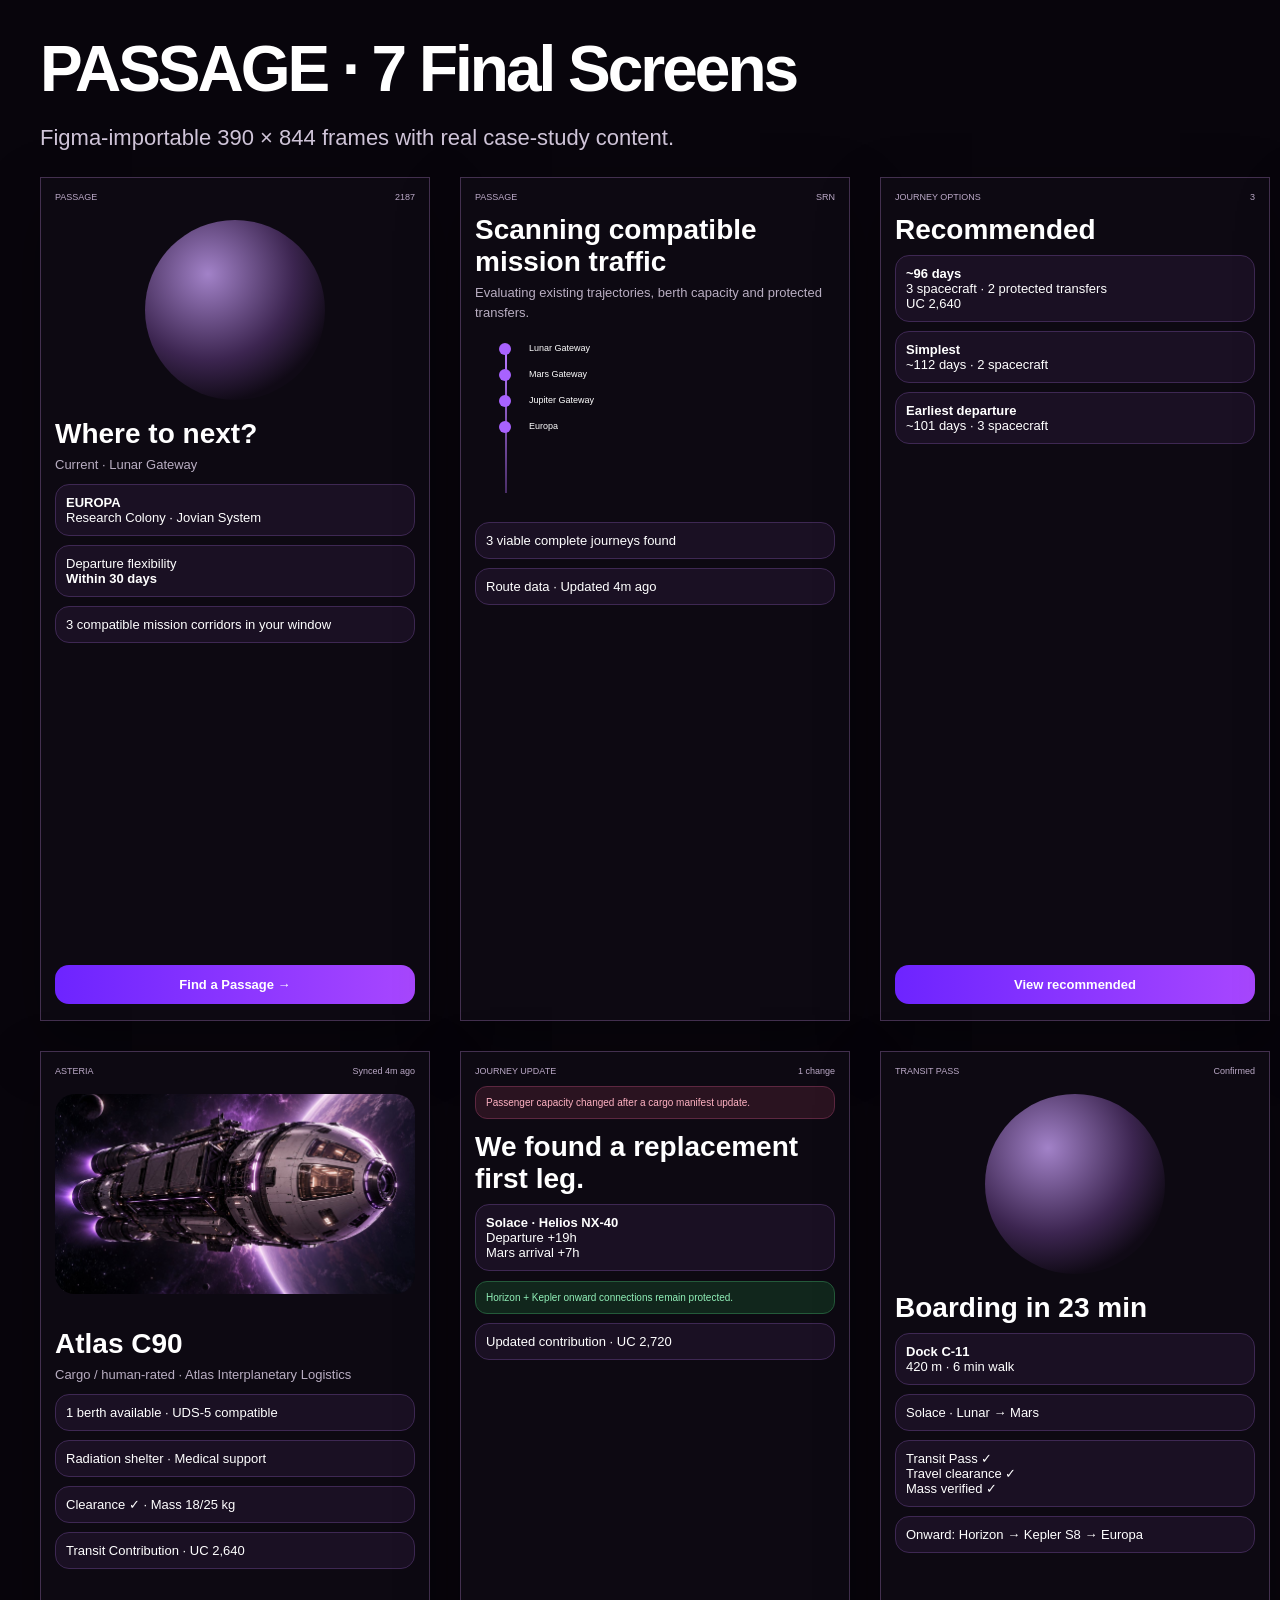
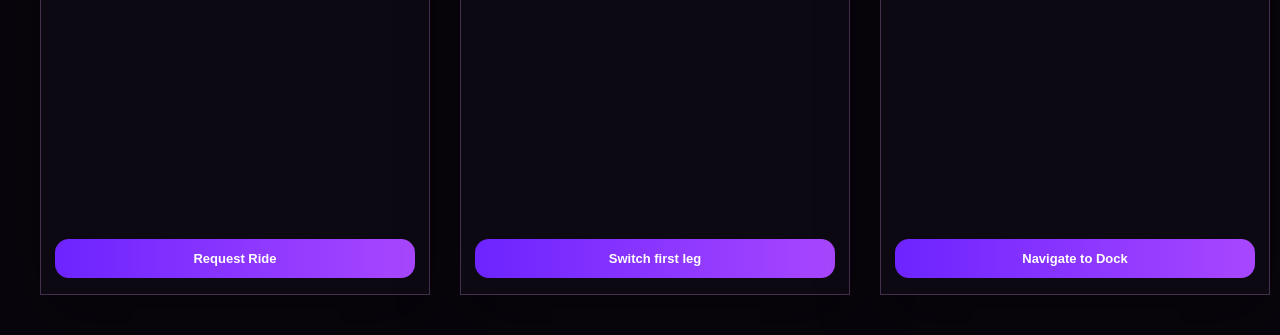
==== screens.html @ 9d710ddb "Initial commit: Passage case study" ====
<!doctype html><html><head><meta charset='utf-8'><link rel='stylesheet' href='style.css'><style>body{padding:40px;background:#08050c}.board{width:1600px;margin:auto}.board h1{font-size:64px}.fullscreens{display:grid;grid-template-columns:repeat(4,390px);gap:30px}.fullscreens .screen{height:844px;border-radius:0}.fullscreens .screen .hero-orb{width:180px;height:180px}.fullscreens .screen h5{font-size:28px}.fullscreens .screen p,.fullscreens .mini-card,.fullscreens .mini-cta{font-size:13px}</style></head><body><div class='board'><h1>PASSAGE · 7 Final Screens</h1><p class='lead'>Figma-importable 390 × 844 frames with real case-study content.</p><div class='fullscreens'><div class="screen"><div class="bar"><span>PASSAGE</span><span>2187</span></div><div class="hero-orb"></div><h5>Where to next?</h5><p>Current · Lunar Gateway</p><div class="mini-card"><b>EUROPA</b><br>Research Colony · Jovian System</div><div class="mini-card">Departure flexibility<br><b>Within 30 days</b></div><div class="mini-card">3 compatible mission corridors in your window</div><div class="mini-cta">Find a Passage →</div></div><div class="screen"><div class="bar"><span>PASSAGE</span><span>SRN</span></div><h5>Scanning compatible mission traffic</h5><p>Evaluating existing trajectories, berth capacity and protected transfers.</p><div class="route-mini"><div class="linev"></div><div class="stop">Lunar Gateway</div><div class="stop">Mars Gateway</div><div class="stop">Jupiter Gateway</div><div class="stop">Europa</div></div><div class="mini-card">3 viable complete journeys found</div><div class="mini-card">Route data · Updated 4m ago</div></div><div class="screen"><div class="bar"><span>JOURNEY OPTIONS</span><span>3</span></div><h5>Recommended</h5><div class="mini-card"><b>~96 days</b><br>3 spacecraft · 2 protected transfers<br>UC 2,640</div><div class="mini-card"><b>Simplest</b><br>~112 days · 2 spacecraft</div><div class="mini-card"><b>Earliest departure</b><br>~101 days · 3 spacecraft</div><div class="mini-cta">View recommended</div></div><div class="screen"><div class="bar"><span>YOUR ITINERARY</span><span>Protected</span></div><h5>Lunar Gateway → Europa</h5><div class="route-mini"><div class="linev"></div><div class="stop"><b>Asteria</b><br>31d to Mars</div><div class="stop"><b>Horizon</b><br>64d to Jupiter</div><div class="stop"><b>Kepler S8</b><br>11h to Europa</div></div><div class="mini-card">Mars transfer · 8h 40m</div><div class="mini-card">Jupiter transfer · 11h 20m</div><div class="mini-cta">Review Ride</div></div><div class="screen"><div class="bar"><span>ASTERIA</span><span>Synced 4m ago</span></div><img src="assets/asteria_real.jpg" style="height:200px;width:100%;object-fit:cover;border-radius:20px;margin:18px 0"><h5>Atlas C90</h5><p>Cargo / human-rated · Atlas Interplanetary Logistics</p><div class="mini-card">1 berth available · UDS-5 compatible</div><div class="mini-card">Radiation shelter · Medical support</div><div class="mini-card">Clearance ✓ · Mass 18/25 kg</div><div class="mini-card">Transit Contribution · UC 2,640</div><div class="mini-cta">Request Ride</div></div><div class="screen"><div class="bar"><span>JOURNEY UPDATE</span><span>1 change</span></div><div class="alert">Passenger capacity changed after a cargo manifest update.</div><h5>We found a replacement first leg.</h5><div class="mini-card"><b>Solace · Helios NX-40</b><br>Departure +19h<br>Mars arrival +7h</div><div class="success">Horizon + Kepler onward connections remain protected.</div><div class="mini-card">Updated contribution · UC 2,720</div><div class="mini-cta">Switch first leg</div></div><div class="screen"><div class="bar"><span>TRANSIT PASS</span><span>Confirmed</span></div><div class="hero-orb"></div><h5>Boarding in 23 min</h5><div class="mini-card"><b>Dock C-11</b><br>420 m · 6 min walk</div><div class="mini-card">Solace · Lunar → Mars</div><div class="mini-card">Transit Pass ✓<br>Travel clearance ✓<br>Mass verified ✓</div><div class="mini-card">Onward: Horizon → Kepler S8 → Europa</div><div class="mini-cta">Navigate to Dock</div></div></div></div></body></html>
---- style.css ----
:root{
 --bg:#0B0712;--bg2:#120A1D;--panel:#171020;--panel2:#21132E;--purple:#7B2FFF;--violet:#A64CFF;
 --lav:#C9A5FF;--white:#FFF;--muted:#A99CB5;--line:rgba(255,255,255,.10);--green:#67E8A4;--red:#FF7D9A;
}
*{box-sizing:border-box} html{scroll-behavior:smooth} body{margin:0;background:#07050B;color:#fff;font-family:Inter,Arial,Helvetica,sans-serif}
.case{width:1440px;max-width:100%;margin:auto;background:radial-gradient(circle at 85% 4%,rgba(129,51,255,.25),transparent 19%),linear-gradient(180deg,#0B0712,#100817 35%,#09060E)}
section{position:relative;padding:88px 72px;border-bottom:1px solid var(--line);overflow:hidden}
section:before{content:"";position:absolute;inset:auto auto -160px -140px;width:380px;height:380px;border-radius:50%;background:radial-gradient(circle,rgba(110,36,197,.18),transparent 70%);pointer-events:none}
.eyebrow{font-size:12px;letter-spacing:2px;color:#B18BCF;text-transform:uppercase;margin-bottom:18px}
.kicker{font-size:14px;color:#B78BFF;text-transform:uppercase;letter-spacing:1.5px;margin-bottom:12px}
h1{font-size:96px;line-height:.92;margin:0 0 16px;letter-spacing:-3px}
h2{font-size:48px;line-height:1.08;margin:0 0 24px;font-weight:500}
h3{font-size:38px;line-height:1.15;margin:0 0 28px;font-weight:500}
h4{font-size:22px;margin:0 0 10px}
p{color:#B9AEc2;line-height:1.55;font-size:17px}
.lead{font-size:22px;line-height:1.55;max-width:720px;color:#D0C5D9}
.highlight{color:#B86CFF}.white{color:#fff}.small{font-size:13px}.muted{color:#8E829A}
.grid2{display:grid;grid-template-columns:1fr 1fr;gap:46px;align-items:center}.grid3{display:grid;grid-template-columns:repeat(3,1fr);gap:18px}.grid4{display:grid;grid-template-columns:repeat(4,1fr);gap:16px}.grid5{display:grid;grid-template-columns:repeat(5,1fr);gap:14px}
.card{background:linear-gradient(180deg,rgba(255,255,255,.065),rgba(255,255,255,.025));border:1px solid var(--line);border-radius:26px;padding:24px;box-shadow:0 18px 60px rgba(0,0,0,.18)}
.chips{display:flex;gap:10px;flex-wrap:wrap;margin-top:28px}.chip{padding:11px 16px;border-radius:999px;border:1px solid rgba(255,255,255,.14);background:rgba(255,255,255,.04);color:#D8CAE4;font-size:13px}
.hero{min-height:960px;padding-top:42px;background:radial-gradient(circle at 76% 24%,rgba(155,75,255,.42),transparent 34%),linear-gradient(135deg,#0A0710 0%,#170A27 50%,#0C0712 100%)}
.topbar{display:flex;justify-content:space-between;align-items:center}.topbar img{width:180px}.nav{font-size:11px;letter-spacing:2px;color:#A994B7}
.hero-grid{display:grid;grid-template-columns:.95fr 1.05fr;gap:30px;align-items:center;margin-top:76px}
.hero-copy{padding-right:20px}.hero-copy h1{font-size:108px}.hero-copy h2{font-size:42px}
.hero-art{height:650px;position:relative}.planet{position:absolute;border-radius:50%;background:radial-gradient(circle at 30% 25%,#AA86D3 0,#4F2B6E 27%,#1D0F2E 61%,#09050D 74%);box-shadow:0 0 90px rgba(120,50,205,.36)}
.planet.big{width:640px;height:640px;right:-120px;top:-10px}.moon{position:absolute;width:125px;height:125px;border-radius:50%;right:490px;top:340px;background:radial-gradient(circle at 30% 25%,#D8C8E9,#6A4B7D 45%,#23152D 72%)}
.orbit{position:absolute;border:1px solid rgba(202,163,255,.22);border-radius:50%;transform:rotate(-18deg)}.o1{width:720px;height:260px;right:-140px;top:225px}.o2{width:560px;height:190px;right:-30px;top:270px}
.ship{position:absolute;width:260px;right:360px;top:190px;filter:drop-shadow(0 0 28px rgba(150,68,255,.5));transform:rotate(-8deg)}
.device{position:absolute;width:320px;height:650px;right:55px;top:80px;border-radius:52px;background:linear-gradient(180deg,#181020,#09060D);border:2px solid #4B3A52;box-shadow:0 35px 80px #000,0 0 0 8px #111;overflow:hidden}
.device .sky{height:270px;background:radial-gradient(circle at 60% 15%,#854CBE 0,#2D1742 32%,#0D0912 70%);position:relative}
.device .sky:after{content:"";position:absolute;width:250px;height:250px;border-radius:50%;right:-70px;top:60px;background:radial-gradient(circle at 35% 30%,#B19ACE,#422756 48%,#110B17 75%)}
.device .body{padding:20px}.app-head{display:flex;justify-content:space-between;font-size:11px;color:#CDBFE0}.app-title{font-size:28px;font-weight:700;margin-top:18px}.destination{font-size:44px;font-weight:800;margin-top:14px;color:#DCC5FF}.destination span{display:block;font-size:13px;font-weight:400;color:#A99BB5;margin-top:6px}.pill{background:#241632;border:1px solid #4C2B66;border-radius:16px;padding:14px;margin-top:16px}.cta{background:linear-gradient(90deg,#6E24FF,#AC49FF);border-radius:18px;text-align:center;padding:15px;font-weight:700;margin-top:18px}
.meta-row{display:grid;grid-template-columns:repeat(4,1fr);gap:12px;margin-top:28px}.meta-row .card{min-height:130px}.meta-row b{color:#C79CFF}
.problem-ring{height:450px;position:relative}.ring{position:absolute;left:50%;top:50%;border:1px solid rgba(169,104,255,.35);border-radius:50%;transform:translate(-50%,-50%)}.r1{width:170px;height:170px}.r2{width:270px;height:270px}.r3{width:390px;height:390px}.dot{position:absolute;border-radius:50%;background:#9D60F2;box-shadow:0 0 24px #8A46E8}.d1{width:22px;height:22px;left:25%;top:42%}.d2{width:30px;height:30px;right:19%;top:23%}.d3{width:18px;height:18px;right:30%;bottom:13%}.center{position:absolute;left:50%;top:50%;transform:translate(-50%,-50%);font-weight:800;letter-spacing:3px}
.process{display:grid;grid-template-columns:repeat(4,1fr);gap:16px}.stage{position:relative;padding:22px;border-radius:22px;background:linear-gradient(180deg,#2A1740,#170D24);border:1px solid #4A2A68}.stage:after{content:"→";position:absolute;right:-14px;top:28px;color:#9C61DA;font-size:20px}.stage:last-child:after{display:none}.stage .num{width:36px;height:36px;border-radius:50%;display:grid;place-items:center;background:#7B2FFF;margin-bottom:20px}
.research-card{padding:14px}.visual{height:165px;border-radius:18px;margin-bottom:14px;background:radial-gradient(circle at 50% 40%,#8F5BC2,#2B173E 45%,#100918 75%);position:relative;overflow:hidden}.visual.shipbg img{width:86%;position:absolute;left:7%;top:32px}.visual.station:before{content:"";position:absolute;width:210px;height:26px;border:3px solid #B789FF;border-radius:50%;left:30px;top:65px;transform:rotate(-12deg)}.visual.station:after{content:"";position:absolute;width:28px;height:130px;background:#6C4091;left:116px;top:25px}.visual.noftl:after{content:"NO FTL";position:absolute;inset:0;display:grid;place-items:center;font-weight:800;font-size:28px;letter-spacing:2px}.visual.sync:after{content:"SRN · SYNCED 8m AGO";position:absolute;inset:0;display:grid;place-items:center;font-size:14px;letter-spacing:1.5px}.visual.berth{background:url('assets/cabin.svg') center/cover no-repeat}
.tag{font-size:11px;color:#B77AFF;text-transform:uppercase;letter-spacing:1.4px}
.persona{min-height:390px}.avatar{height:160px;border-radius:18px;background:linear-gradient(135deg,#4D2B6D,#141019);display:flex;align-items:flex-end;padding:16px;font-size:40px;font-weight:700;color:#D6B9FF}.avatar.alt{background:linear-gradient(135deg,#6E3D8D,#211226)}.avatar.alt2{background:linear-gradient(135deg,#49315C,#151018)}
.quote{font-size:20px;color:#F0E9F6;margin-top:18px}.persona ul,.list{padding-left:18px;color:#B9AFC1;line-height:1.6}
.hmw{padding:42px;border-radius:30px;background:radial-gradient(circle at 80% 20%,rgba(148,71,255,.34),transparent 40%),linear-gradient(135deg,#1B0E2A,#0F0917);border:1px solid rgba(255,255,255,.12)}.hmw h3{font-size:46px}
.journey-table{display:grid;grid-template-columns:180px repeat(6,1fr);border:1px solid var(--line);border-radius:24px;overflow:hidden}.jt-cell{padding:16px;border-right:1px solid var(--line);border-bottom:1px solid var(--line);min-height:90px;font-size:13px;color:#B5A9BF}.jt-cell.head{background:#1D1129;color:#fff;font-weight:700}.jt-cell.phase{background:#160D20;color:#D4C7DD;font-weight:600}
.flow{display:flex;align-items:center;gap:10px;flex-wrap:wrap}.node{padding:14px 18px;border-radius:999px;background:#1A1024;border:1px solid #422A59;font-size:13px}.arrow{color:#B27CFF}
.wire-row{display:grid;grid-template-columns:repeat(7,1fr);gap:12px}.wf{height:360px;border-radius:28px;background:#AAA4AD;padding:16px;filter:grayscale(1);opacity:.66}.wf .notch{width:54px;height:10px;background:#59545D;border-radius:8px;margin:auto}.wf .line{height:9px;background:#827C85;border-radius:6px;margin:20px 0}.wf .box{height:56px;border-radius:12px;background:#918B94;margin:12px 0}
.palette{display:flex;gap:12px}.swatch{width:100px;height:150px;border-radius:18px;display:flex;align-items:flex-end;padding:12px;font-size:11px}
.screen-grid{display:grid;grid-template-columns:repeat(7,1fr);gap:12px;align-items:end}.screen{height:460px;border-radius:28px;background:#0D0912;border:1px solid #43304F;padding:14px;overflow:hidden;position:relative;box-shadow:0 24px 60px rgba(0,0,0,.3)}.screen .bar{font-size:9px;color:#BBA9C7;display:flex;justify-content:space-between}.screen .hero-orb{height:135px;width:135px;border-radius:50%;margin:18px auto;background:radial-gradient(circle at 35% 30%,#A282C8,#3C2550 50%,#100A16 75%)}.screen h5{font-size:18px;margin:12px 0 5px}.screen p{font-size:10px;margin:0 0 8px}.mini-card{background:#1A1023;border:1px solid #3E2853;border-radius:14px;padding:10px;margin-top:9px;font-size:10px}.mini-cta{position:absolute;left:14px;right:14px;bottom:16px;background:linear-gradient(90deg,#6D24FF,#A847FF);padding:12px;border-radius:14px;text-align:center;font-size:10px;font-weight:700}.route-mini{height:170px;position:relative;margin-top:20px}.route-mini .linev{position:absolute;width:2px;height:140px;background:linear-gradient(#B778FF,#4A2E67);left:30px;top:10px}.route-mini .stop{position:relative;margin-left:12px;margin-top:16px;padding-left:42px;font-size:9px}.route-mini .stop:before{content:"";position:absolute;width:12px;height:12px;border-radius:50%;background:#A862FF;left:12px;top:0}.alert{background:#2A1320;border:1px solid #5D2740;color:#FFB2C2;border-radius:12px;padding:10px;font-size:10px;margin-top:10px}.success{background:#11261C;border:1px solid #245A3A;color:#91F0B8;border-radius:12px;padding:10px;font-size:10px;margin-top:10px}
.craft-grid{display:grid;grid-template-columns:repeat(4,1fr);gap:16px}.craft{padding:14px;background:#130C1B;border:1px solid var(--line);border-radius:22px}.craft .art{height:190px;border-radius:16px;background:radial-gradient(circle at 55% 40%,#5E318B,#17101E 60%);position:relative;overflow:hidden}.craft .art img{width:100%;position:absolute;top:44px;left:0;filter:drop-shadow(0 0 24px rgba(154,75,255,.55))}
.cabin-grid{display:grid;grid-template-columns:repeat(4,1fr);gap:16px;margin-top:18px}.cabin-card{height:190px;border-radius:22px;overflow:hidden;position:relative;background:#150D1D;border:1px solid var(--line)}.cabin-card img{width:100%;height:100%;object-fit:cover;opacity:.9}.cabin-card span{position:absolute;left:16px;bottom:14px;font-size:13px}
.recovery{display:grid;grid-template-columns:1fr auto 1fr 1fr;gap:18px;align-items:center}.journey{padding:22px;border-radius:22px;background:#160D20;border:1px solid var(--line)}.status{display:inline-block;border-radius:999px;padding:7px 10px;font-size:11px;margin-top:12px}.bad{background:#4C1D2C;color:#FF9AAF}.good{background:#173224;color:#7FE6AA}.impact p{margin:7px 0;font-size:14px}
.motion-grid{display:grid;grid-template-columns:repeat(4,1fr);gap:16px}.motion{height:200px;border-radius:22px;background:#140D1B;border:1px solid var(--line);padding:18px}.motion .orb{width:100px;height:100px;border-radius:50%;margin:10px auto;background:radial-gradient(circle at 35% 30%,#A381CF,#3C2454 55%,#0F0916 75%)}.motion .path{height:100px;margin:20px;background:linear-gradient(135deg,transparent 48%,#8B48EB 49% 51%,transparent 52%)}.motion .shipline{height:38px;width:130px;margin:58px auto;background:linear-gradient(90deg,#E1D1FF,#643888);border-radius:80% 30% 50% 80%;transform:skewX(-16deg)}.motion .swap{height:75px;margin:50px 20px;border-top:3px solid #7A40E2;border-bottom:3px solid #B889FF;transform:skewY(-8deg)}
.validation{display:grid;grid-template-columns:1fr 1fr;gap:20px}.finding{padding:20px;border-radius:20px;background:#160D20;border:1px solid var(--line)}.finding b{color:#C795FF}.finding p{font-size:14px}
.closing{min-height:700px;display:grid;grid-template-columns:1fr 1fr;align-items:center;background:radial-gradient(circle at 82% 48%,rgba(133,52,255,.34),transparent 34%),#09060E}
.closing-art{height:470px;position:relative}
.footer-note{font-size:12px;color:#81778A;margin-top:26px}
@media(max-width:900px){section{padding:54px 22px}.hero{min-height:auto}.hero-grid,.grid2,.closing,.validation{grid-template-columns:1fr}.hero-art{height:570px}.hero-copy h1,h1{font-size:60px}h2{font-size:34px}h3{font-size:30px}.meta-row,.process,.grid3,.grid4,.grid5,.persona-grid,.craft-grid,.cabin-grid,.motion-grid{grid-template-columns:1fr 1fr}.screen-grid,.wire-row{grid-template-columns:repeat(2,1fr)}.journey-table{display:block}.jt-cell{border-bottom:1px solid var(--line)}.recovery{grid-template-columns:1fr}.nav{display:none}}

/* v2 — real cinematic imagery layered into the ORIGINAL case-study layout */
.hero-real{overflow:hidden;border-radius:32px;box-shadow:0 35px 100px rgba(0,0,0,.45);border:1px solid rgba(255,255,255,.1)}
.hero-real-img{position:absolute;inset:0;width:100%;height:100%;object-fit:cover;filter:saturate(.92) contrast(1.04)}
.hero-real .device{z-index:3}
.photo-visual{overflow:hidden;background:#100918!important}
.photo-visual img{width:100%;height:100%;object-fit:cover}
.screen-real-art{width:100%;height:120px;object-fit:cover;border-radius:14px;margin-top:12px}
.image-card-large{border:1px solid rgba(255,255,255,.1);border-radius:24px;overflow:hidden;box-shadow:0 22px 60px rgba(0,0,0,.3)}
.image-card-large img{width:100%;height:390px;object-fit:cover}
.craft .art img{width:100%!important;height:100%!important;object-fit:cover!important;position:static!important;filter:none!important}
.closing-real{border-radius:28px;overflow:hidden;border:1px solid rgba(255,255,255,.1)}
.closing-real img{width:100%;height:100%;object-fit:cover}
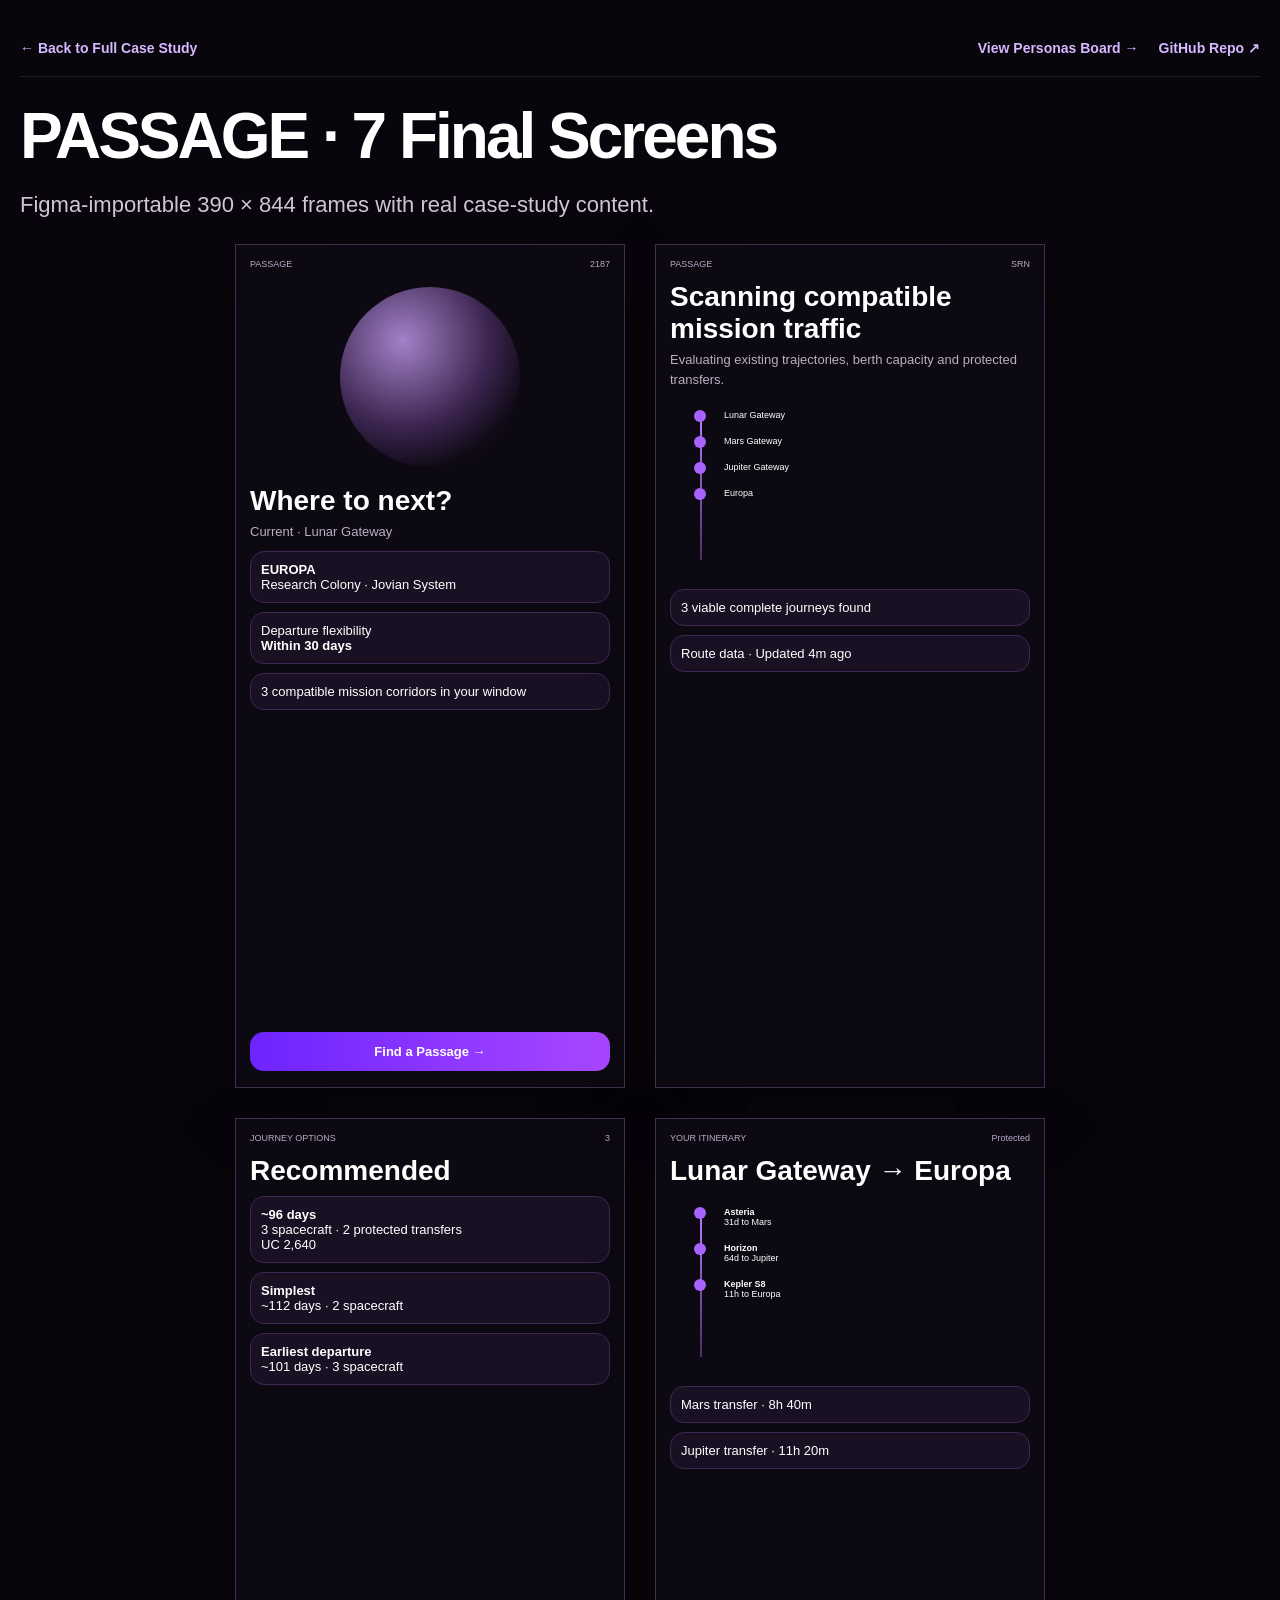
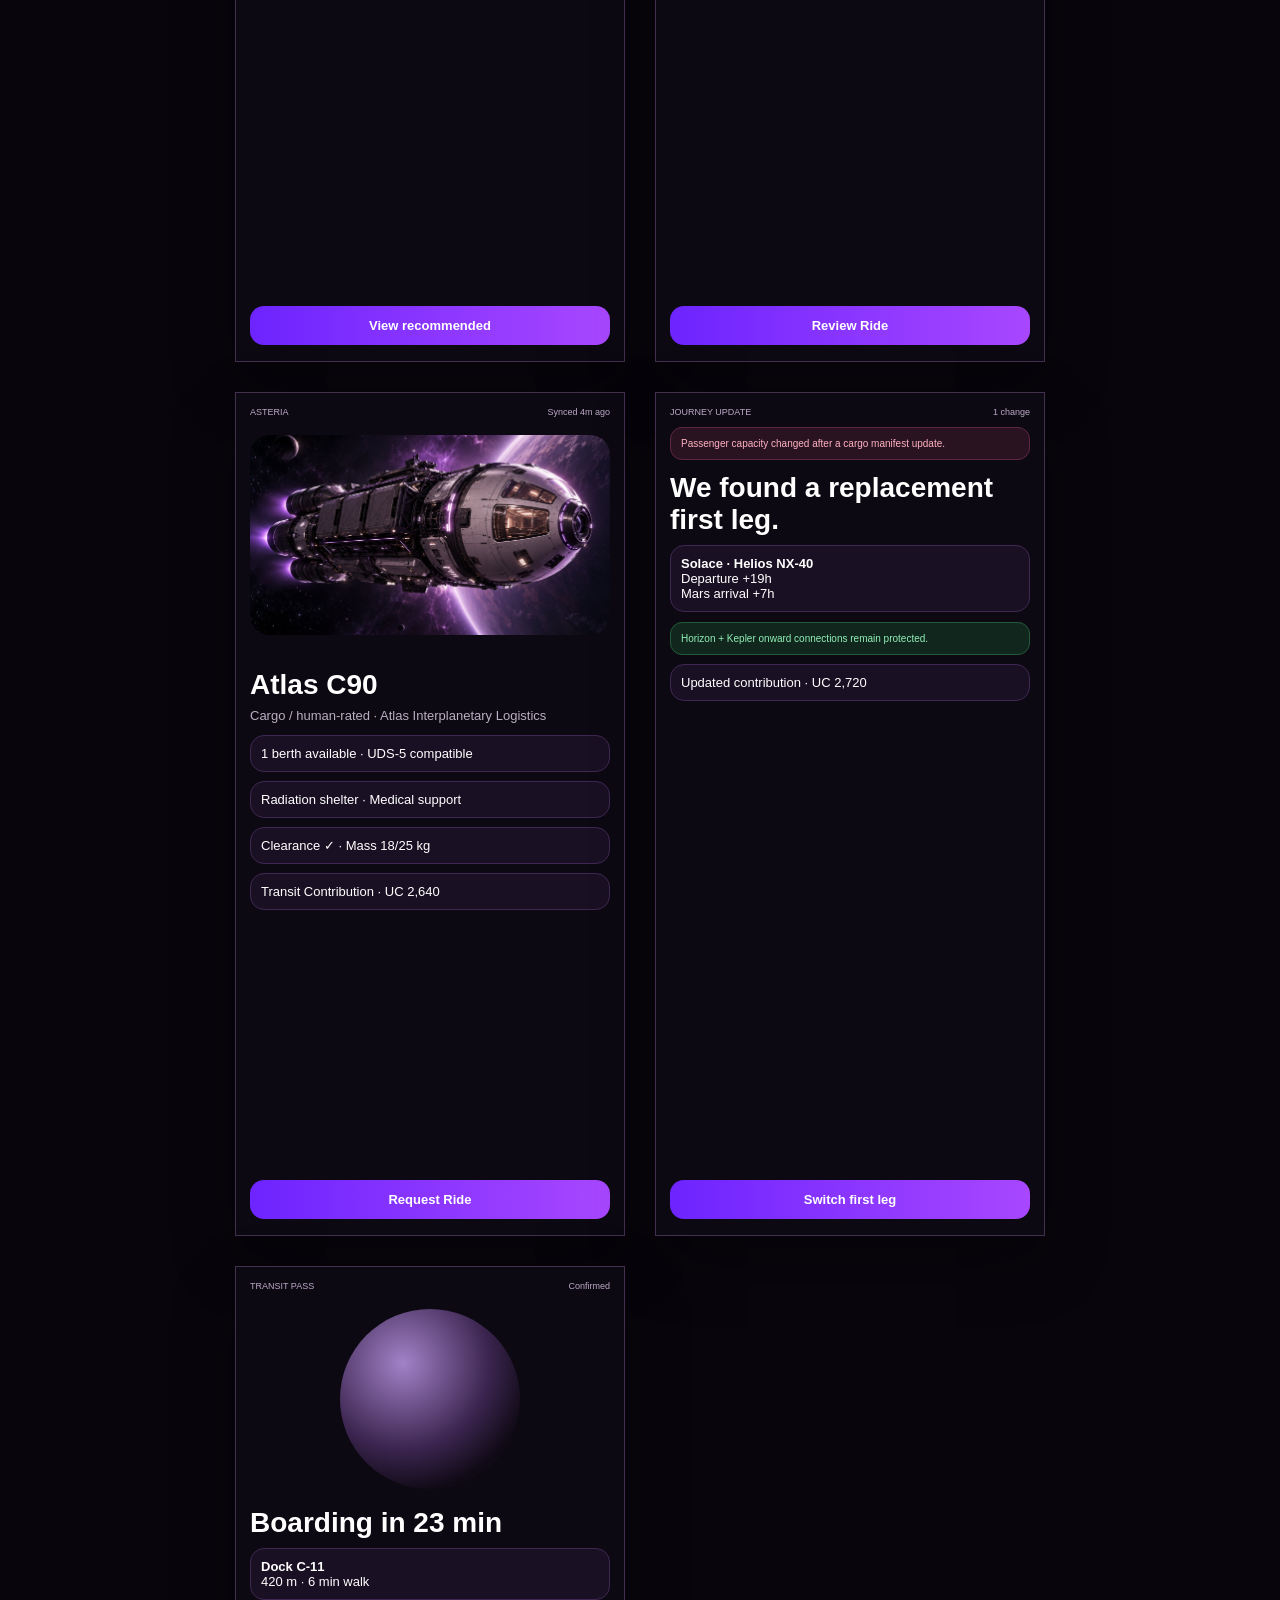
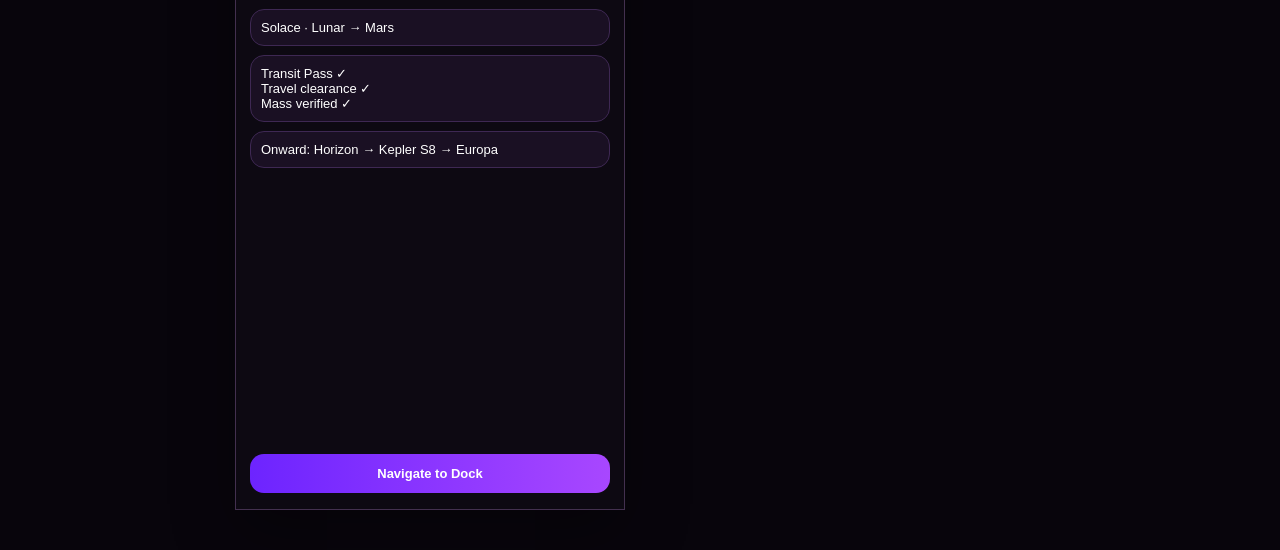
==== commit 7894b01c: "Add rich editable proto-personas boards, portraits, and standalone personas page" ====
--- a/screens.html
+++ b/screens.html
@@ -1 +1 @@
-<!doctype html><html><head><meta charset='utf-8'><link rel='stylesheet' href='style.css'><style>body{padding:40px;background:#08050c}.board{width:1600px;margin:auto}.board h1{font-size:64px}.fullscreens{display:grid;grid-template-columns:repeat(4,390px);gap:30px}.fullscreens .screen{height:844px;border-radius:0}.fullscreens .screen .hero-orb{width:180px;height:180px}.fullscreens .screen h5{font-size:28px}.fullscreens .screen p,.fullscreens .mini-card,.fullscreens .mini-cta{font-size:13px}</style></head><body><div class='board'><h1>PASSAGE · 7 Final Screens</h1><p class='lead'>Figma-importable 390 × 844 frames with real case-study content.</p><div class='fullscreens'><div class="screen"><div class="bar"><span>PASSAGE</span><span>2187</span></div><div class="hero-orb"></div><h5>Where to next?</h5><p>Current · Lunar Gateway</p><div class="mini-card"><b>EUROPA</b><br>Research Colony · Jovian System</div><div class="mini-card">Departure flexibility<br><b>Within 30 days</b></div><div class="mini-card">3 compatible mission corridors in your window</div><div class="mini-cta">Find a Passage →</div></div><div class="screen"><div class="bar"><span>PASSAGE</span><span>SRN</span></div><h5>Scanning compatible mission traffic</h5><p>Evaluating existing trajectories, berth capacity and protected transfers.</p><div class="route-mini"><div class="linev"></div><div class="stop">Lunar Gateway</div><div class="stop">Mars Gateway</div><div class="stop">Jupiter Gateway</div><div class="stop">Europa</div></div><div class="mini-card">3 viable complete journeys found</div><div class="mini-card">Route data · Updated 4m ago</div></div><div class="screen"><div class="bar"><span>JOURNEY OPTIONS</span><span>3</span></div><h5>Recommended</h5><div class="mini-card"><b>~96 days</b><br>3 spacecraft · 2 protected transfers<br>UC 2,640</div><div class="mini-card"><b>Simplest</b><br>~112 days · 2 spacecraft</div><div class="mini-card"><b>Earliest departure</b><br>~101 days · 3 spacecraft</div><div class="mini-cta">View recommended</div></div><div class="screen"><div class="bar"><span>YOUR ITINERARY</span><span>Protected</span></div><h5>Lunar Gateway → Europa</h5><div class="route-mini"><div class="linev"></div><div class="stop"><b>Asteria</b><br>31d to Mars</div><div class="stop"><b>Horizon</b><br>64d to Jupiter</div><div class="stop"><b>Kepler S8</b><br>11h to Europa</div></div><div class="mini-card">Mars transfer · 8h 40m</div><div class="mini-card">Jupiter transfer · 11h 20m</div><div class="mini-cta">Review Ride</div></div><div class="screen"><div class="bar"><span>ASTERIA</span><span>Synced 4m ago</span></div><img src="assets/asteria_real.jpg" style="height:200px;width:100%;object-fit:cover;border-radius:20px;margin:18px 0"><h5>Atlas C90</h5><p>Cargo / human-rated · Atlas Interplanetary Logistics</p><div class="mini-card">1 berth available · UDS-5 compatible</div><div class="mini-card">Radiation shelter · Medical support</div><div class="mini-card">Clearance ✓ · Mass 18/25 kg</div><div class="mini-card">Transit Contribution · UC 2,640</div><div class="mini-cta">Request Ride</div></div><div class="screen"><div class="bar"><span>JOURNEY UPDATE</span><span>1 change</span></div><div class="alert">Passenger capacity changed after a cargo manifest update.</div><h5>We found a replacement first leg.</h5><div class="mini-card"><b>Solace · Helios NX-40</b><br>Departure +19h<br>Mars arrival +7h</div><div class="success">Horizon + Kepler onward connections remain protected.</div><div class="mini-card">Updated contribution · UC 2,720</div><div class="mini-cta">Switch first leg</div></div><div class="screen"><div class="bar"><span>TRANSIT PASS</span><span>Confirmed</span></div><div class="hero-orb"></div><h5>Boarding in 23 min</h5><div class="mini-card"><b>Dock C-11</b><br>420 m · 6 min walk</div><div class="mini-card">Solace · Lunar → Mars</div><div class="mini-card">Transit Pass ✓<br>Travel clearance ✓<br>Mass verified ✓</div><div class="mini-card">Onward: Horizon → Kepler S8 → Europa</div><div class="mini-cta">Navigate to Dock</div></div></div></div></body></html>+<!doctype html><html><head><meta charset='utf-8'><title>PASSAGE — 7 Final Screens</title><link rel='stylesheet' href='style.css'><style>body{padding:40px 20px;background:#08050c}.board{max-width:1600px;margin:auto}.board-nav{display:flex;justify-content:space-between;align-items:center;margin-bottom:30px;padding-bottom:20px;border-bottom:1px solid var(--line)}.board-nav a{color:#d6b9ff;text-decoration:none;font-size:14px;font-weight:600;display:inline-flex;align-items:center;gap:6px}.board-nav a:hover{color:#fff}.board h1{font-size:64px}.fullscreens{display:grid;grid-template-columns:repeat(4,390px);gap:30px}.fullscreens .screen{height:844px;border-radius:0}.fullscreens .screen .hero-orb{width:180px;height:180px}.fullscreens .screen h5{font-size:28px}.fullscreens .screen p,.fullscreens .mini-card,.fullscreens .mini-cta{font-size:13px}@media(max-width:1640px){.fullscreens{grid-template-columns:repeat(2,390px);justify-content:center}}@media(max-width:820px){.fullscreens{grid-template-columns:1fr}.board h1{font-size:38px}}</style></head><body><div class='board'><div class="board-nav"><a href="index.html">← Back to Full Case Study</a><div style="display:flex;gap:20px"><a href="personas.html">View Personas Board →</a><a href="https://github.com/LakhanSingh07/passage-case-study" target="_blank">GitHub Repo ↗</a></div></div><h1>PASSAGE · 7 Final Screens</h1><p class='lead'>Figma-importable 390 × 844 frames with real case-study content.</p><div class='fullscreens'><div class="screen"><div class="bar"><span>PASSAGE</span><span>2187</span></div><div class="hero-orb"></div><h5>Where to next?</h5><p>Current · Lunar Gateway</p><div class="mini-card"><b>EUROPA</b><br>Research Colony · Jovian System</div><div class="mini-card">Departure flexibility<br><b>Within 30 days</b></div><div class="mini-card">3 compatible mission corridors in your window</div><div class="mini-cta">Find a Passage →</div></div><div class="screen"><div class="bar"><span>PASSAGE</span><span>SRN</span></div><h5>Scanning compatible mission traffic</h5><p>Evaluating existing trajectories, berth capacity and protected transfers.</p><div class="route-mini"><div class="linev"></div><div class="stop">Lunar Gateway</div><div class="stop">Mars Gateway</div><div class="stop">Jupiter Gateway</div><div class="stop">Europa</div></div><div class="mini-card">3 viable complete journeys found</div><div class="mini-card">Route data · Updated 4m ago</div></div><div class="screen"><div class="bar"><span>JOURNEY OPTIONS</span><span>3</span></div><h5>Recommended</h5><div class="mini-card"><b>~96 days</b><br>3 spacecraft · 2 protected transfers<br>UC 2,640</div><div class="mini-card"><b>Simplest</b><br>~112 days · 2 spacecraft</div><div class="mini-card"><b>Earliest departure</b><br>~101 days · 3 spacecraft</div><div class="mini-cta">View recommended</div></div><div class="screen"><div class="bar"><span>YOUR ITINERARY</span><span>Protected</span></div><h5>Lunar Gateway → Europa</h5><div class="route-mini"><div class="linev"></div><div class="stop"><b>Asteria</b><br>31d to Mars</div><div class="stop"><b>Horizon</b><br>64d to Jupiter</div><div class="stop"><b>Kepler S8</b><br>11h to Europa</div></div><div class="mini-card">Mars transfer · 8h 40m</div><div class="mini-card">Jupiter transfer · 11h 20m</div><div class="mini-cta">Review Ride</div></div><div class="screen"><div class="bar"><span>ASTERIA</span><span>Synced 4m ago</span></div><img src="assets/asteria_real.jpg" style="height:200px;width:100%;object-fit:cover;border-radius:20px;margin:18px 0"><h5>Atlas C90</h5><p>Cargo / human-rated · Atlas Interplanetary Logistics</p><div class="mini-card">1 berth available · UDS-5 compatible</div><div class="mini-card">Radiation shelter · Medical support</div><div class="mini-card">Clearance ✓ · Mass 18/25 kg</div><div class="mini-card">Transit Contribution · UC 2,640</div><div class="mini-cta">Request Ride</div></div><div class="screen"><div class="bar"><span>JOURNEY UPDATE</span><span>1 change</span></div><div class="alert">Passenger capacity changed after a cargo manifest update.</div><h5>We found a replacement first leg.</h5><div class="mini-card"><b>Solace · Helios NX-40</b><br>Departure +19h<br>Mars arrival +7h</div><div class="success">Horizon + Kepler onward connections remain protected.</div><div class="mini-card">Updated contribution · UC 2,720</div><div class="mini-cta">Switch first leg</div></div><div class="screen"><div class="bar"><span>TRANSIT PASS</span><span>Confirmed</span></div><div class="hero-orb"></div><h5>Boarding in 23 min</h5><div class="mini-card"><b>Dock C-11</b><br>420 m · 6 min walk</div><div class="mini-card">Solace · Lunar → Mars</div><div class="mini-card">Transit Pass ✓<br>Travel clearance ✓<br>Mass verified ✓</div><div class="mini-card">Onward: Horizon → Kepler S8 → Europa</div><div class="mini-cta">Navigate to Dock</div></div></div></div></body></html>
--- a/style.css
+++ b/style.css
@@ -66,3 +66,46 @@
 .craft .art img{width:100%!important;height:100%!important;object-fit:cover!important;position:static!important;filter:none!important}
 .closing-real{border-radius:28px;overflow:hidden;border:1px solid rgba(255,255,255,.1)}
 .closing-real img{width:100%;height:100%;object-fit:cover}
+
+/* Personas - Rich Profiles & Figma Board */
+.topbar .nav a{color:inherit;text-decoration:none;transition:color .2s}
+.topbar .nav a:hover{color:#D6B9FF}
+.persona-card{background:linear-gradient(180deg,#190e29,#0d0716);border:1px solid rgba(255,255,255,.12);border-radius:24px;overflow:hidden;display:flex;flex-direction:column;transition:transform .2s,box-shadow .2s}
+.persona-card:hover{transform:translateY(-4px);box-shadow:0 20px 40px rgba(0,0,0,.5);border-color:rgba(183,122,255,.3)}
+.portrait{height:280px;position:relative;background-size:cover;background-position:center;border-bottom:1px solid rgba(255,255,255,.08)}
+.p1{background-image:linear-gradient(180deg,transparent 35%,rgba(13,7,22,.96)),url('assets/persona_board_01.png');background-position:7% 10%}
+.p2{background-image:linear-gradient(180deg,transparent 35%,rgba(13,7,22,.96)),url('assets/persona_board_01.png');background-position:35% 10%}
+.p3{background-image:linear-gradient(180deg,transparent 35%,rgba(13,7,22,.96)),url('assets/persona_board_01.png');background-position:65% 10%}
+.portrait .overlay{position:absolute;left:20px;right:20px;bottom:16px}
+.portrait .role{font-size:10px;letter-spacing:1.5px;color:#c084fc;font-weight:700;text-transform:uppercase}
+.portrait h3{font-size:24px;margin:4px 0 2px;color:#fff}
+.portrait .subtitle{margin:0;color:#c4b5d4;font-size:12px}
+.persona-body{padding:20px;display:flex;flex-direction:column;gap:14px;flex:1}
+.persona-quote{font-size:15px;line-height:1.45;color:#f3ecf8;font-style:italic;margin:0;border-left:3px solid #a855f7;padding-left:12px}
+.persona-meta{display:grid;grid-template-columns:1fr 1fr;gap:8px}
+.meta-box{background:rgba(255,255,255,.04);border:1px solid rgba(255,255,255,.08);border-radius:12px;padding:8px 10px}
+.meta-box span{display:block;color:#9b8ea9;font-size:10px;text-transform:uppercase;letter-spacing:.8px}
+.meta-box b{display:block;margin-top:2px;font-size:12px;color:#ede4f5}
+.persona-details{display:grid;grid-template-columns:1fr 1fr;gap:10px}
+.detail-box{border-radius:14px;padding:12px;background:rgba(255,255,255,.03);border:1px solid rgba(255,255,255,.07)}
+.detail-box.accent{background:linear-gradient(135deg,rgba(168,85,247,.18),rgba(26,14,39,.7));border-color:rgba(168,85,247,.35)}
+.detail-box h4{font-size:12px;margin:0 0 6px;color:#e9d5ff;letter-spacing:.5px;text-transform:uppercase}
+.detail-box ul{padding-left:15px;margin:0;color:#c4b5d4;font-size:11px;line-height:1.5}
+.persona-journey{padding:12px 14px;border-radius:14px;background:rgba(168,85,247,.08);border:1px solid rgba(168,85,247,.22)}
+.persona-journey b{font-size:10px;color:#c084fc;display:block;margin-bottom:3px;text-transform:uppercase;letter-spacing:1px}
+.persona-journey span{display:block;color:#d8b4fe;font-size:11px;line-height:1.45}
+.imp-grid{display:grid;grid-template-columns:repeat(3,1fr);gap:16px;margin-top:18px}
+.imp{padding:20px;border-radius:18px;background:#150D20;border:1px solid var(--line)}
+.imp b{font-size:16px;color:#C795FF;display:block}
+.imp span{display:block;color:#B9AFC1;font-size:13px;line-height:1.55;margin-top:6px}
+.persona-board-preview{display:grid;grid-template-columns:1fr 1fr;gap:20px;margin-top:26px}
+.persona-board-preview .ref-card{border-radius:20px;overflow:hidden;border:1px solid rgba(255,255,255,.12);background:#130b1c;box-shadow:0 16px 40px rgba(0,0,0,.4)}
+.persona-board-preview img{width:100%;display:block}
+.persona-board-preview .ref-cap{padding:12px 16px;font-size:12px;color:#c4b5d4;display:flex;justify-content:space-between;align-items:center}
+.board-cta-btn{display:inline-flex;align-items:center;gap:8px;background:linear-gradient(90deg,#7B2FFF,#A855F7);color:#fff;padding:12px 22px;border-radius:14px;text-decoration:none;font-weight:600;font-size:13px;margin-top:14px;transition:opacity .2s}
+.board-cta-btn:hover{opacity:.9}
+@media(max-width:900px){
+  .persona-details{grid-template-columns:1fr}
+  .imp-grid{grid-template-columns:1fr}
+  .persona-board-preview{grid-template-columns:1fr}
+}
